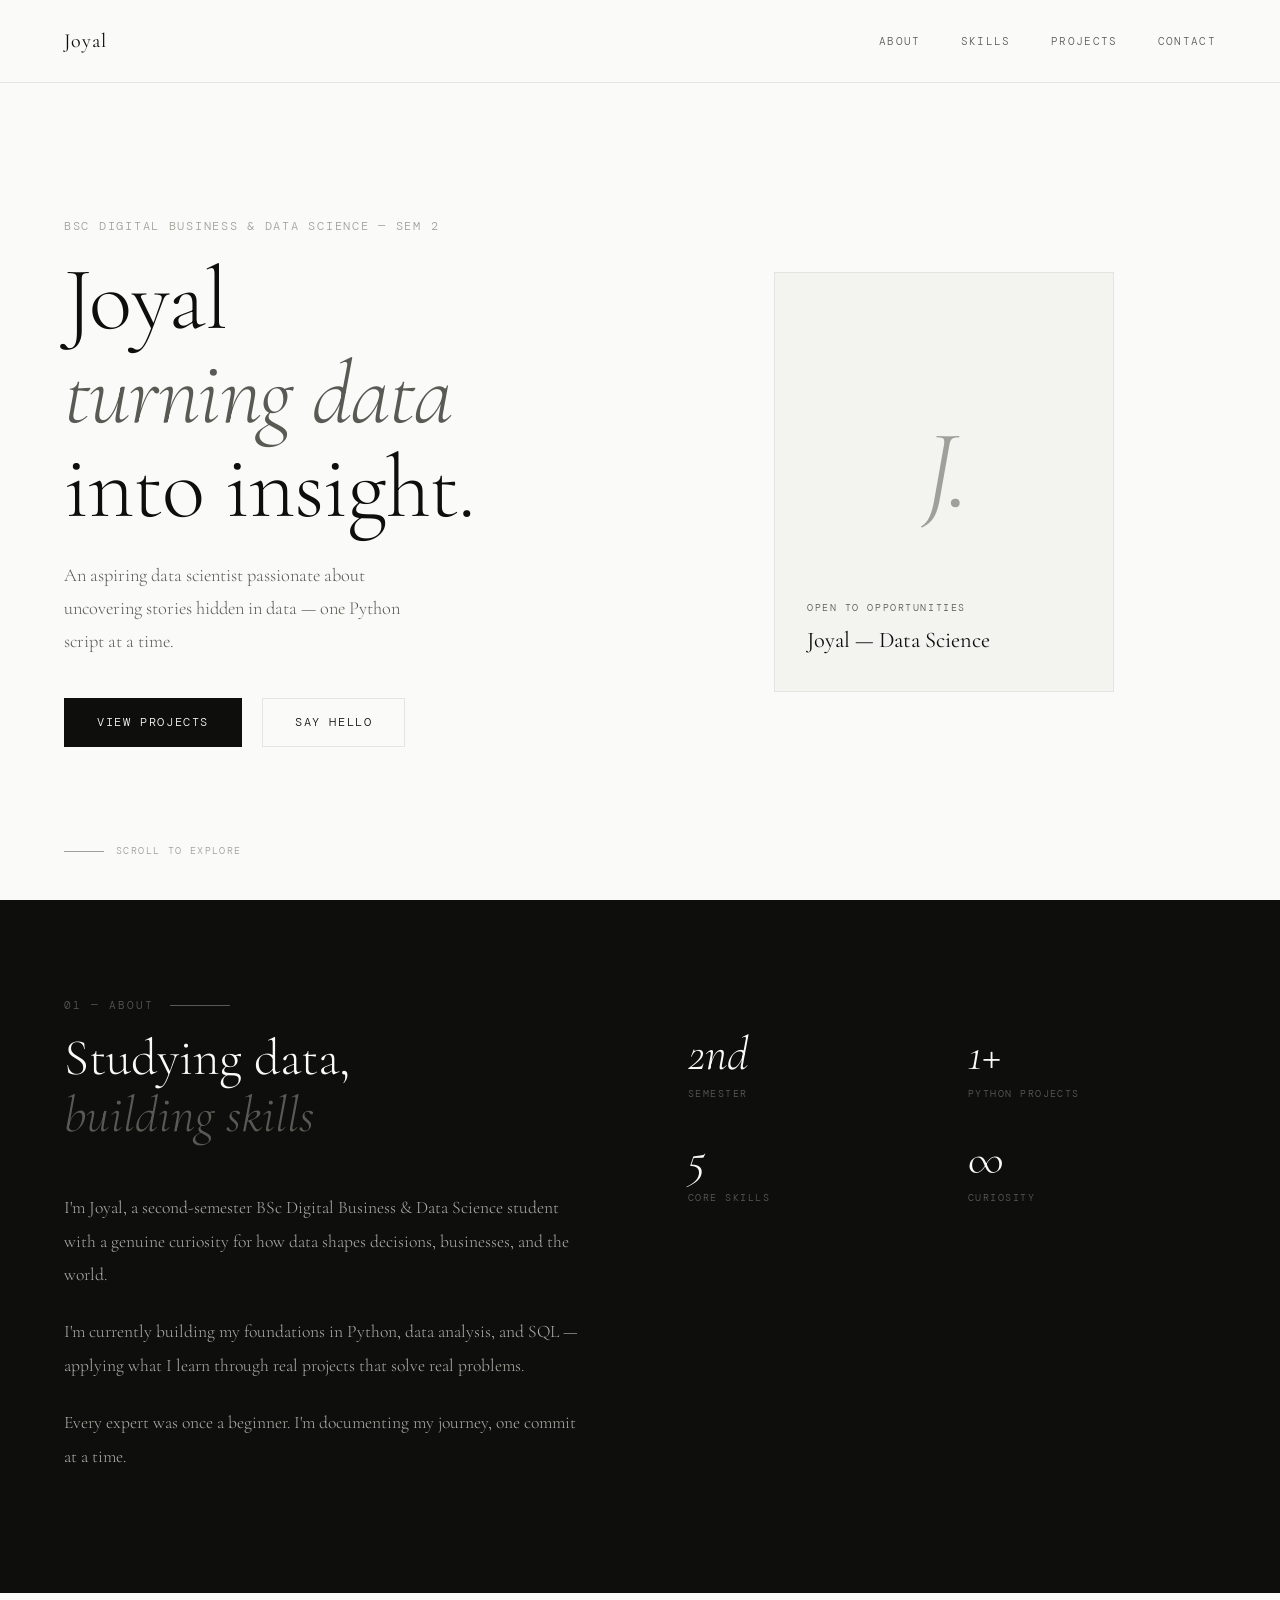
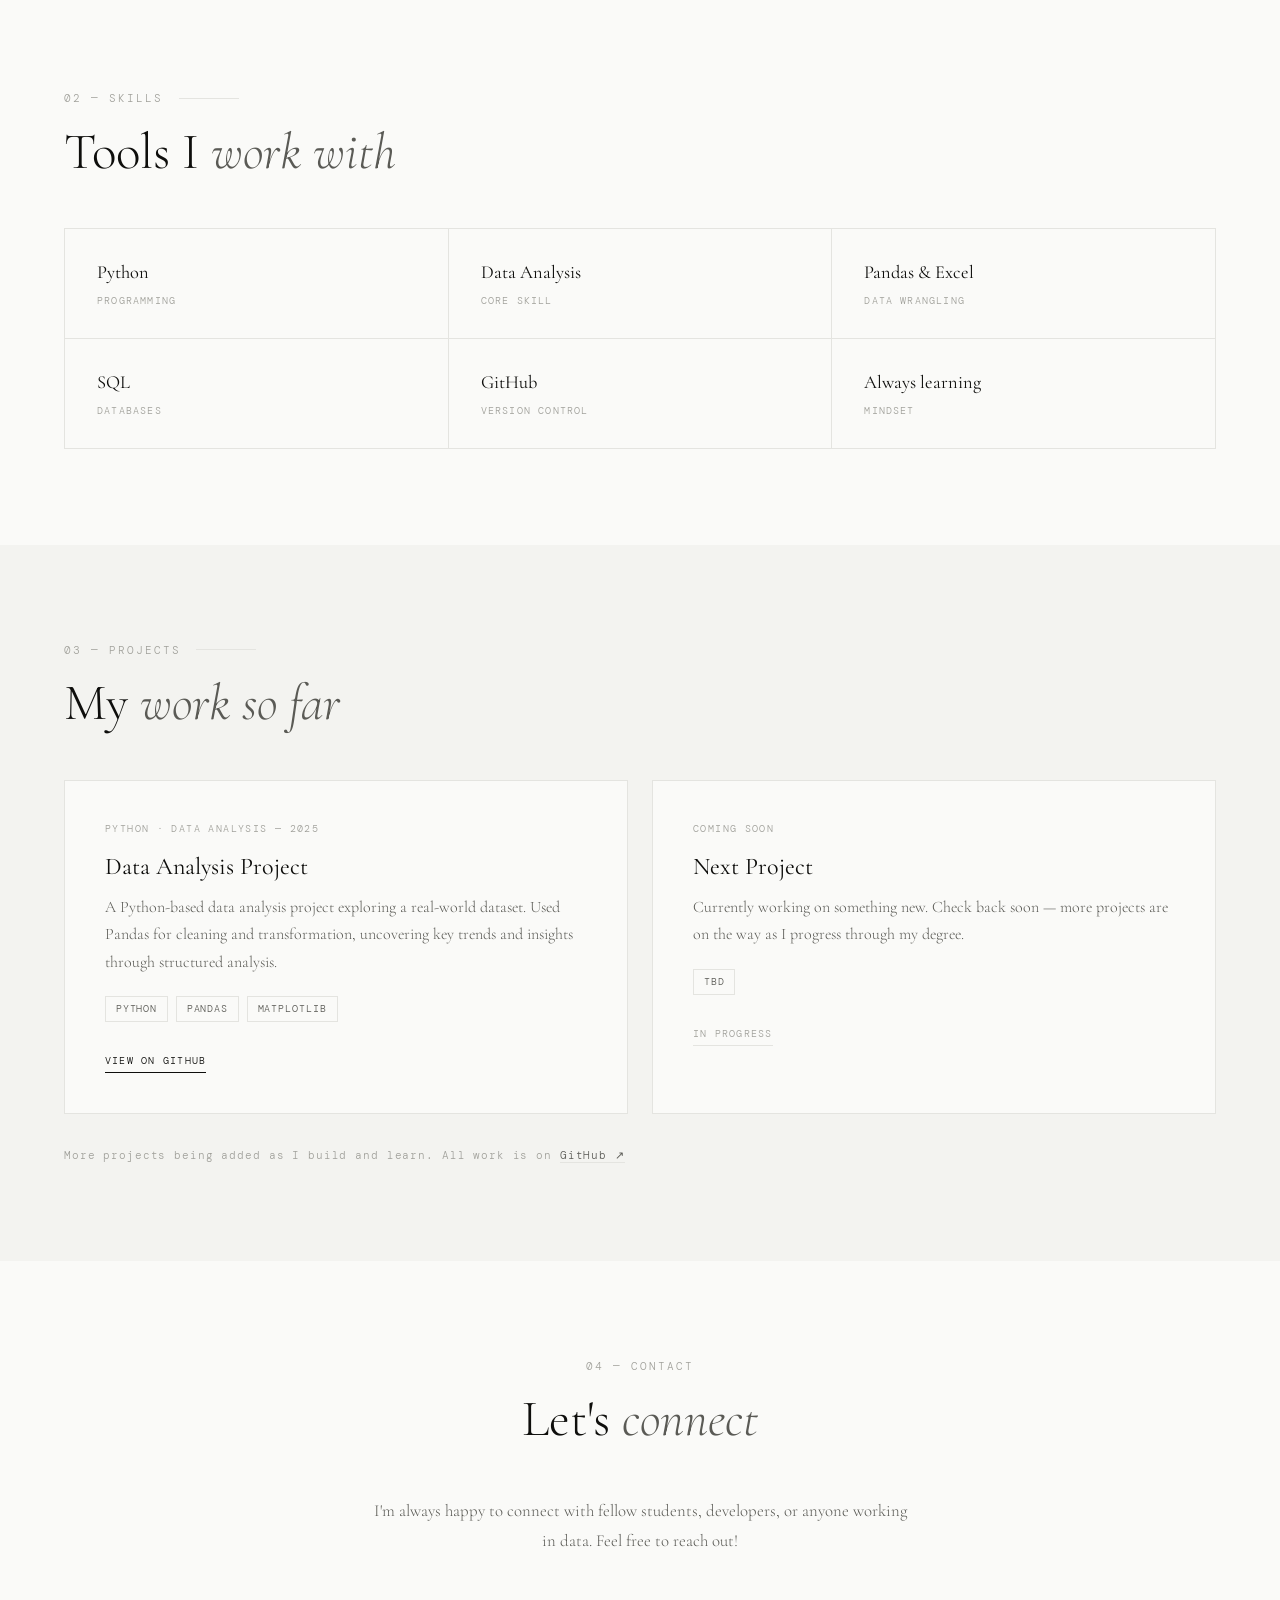
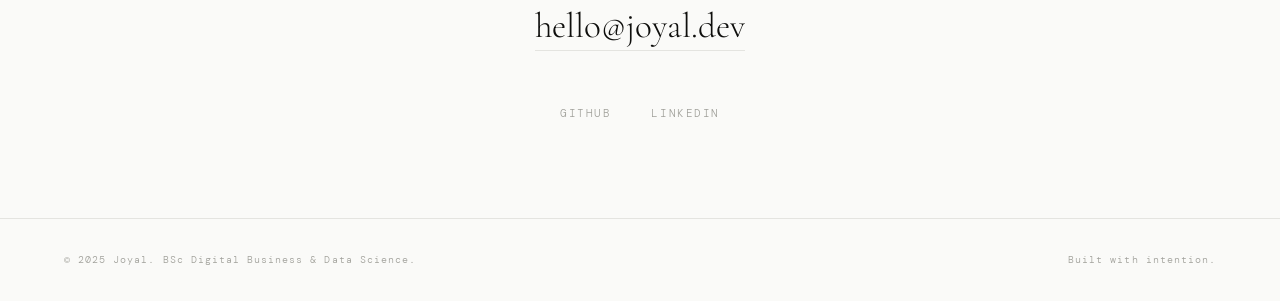
==== index (1).html @ 984748c8 "Add files via upload" ====
<!DOCTYPE html>
<html lang="en">
<head>
  <meta charset="UTF-8" />
  <meta name="viewport" content="width=device-width, initial-scale=1.0" />
  <title>Joyal — Data Science Portfolio</title>
  <link href="https://fonts.googleapis.com/css2?family=Cormorant+Garamond:ital,wght@0,300;0,400;0,500;1,300;1,400&family=DM+Mono:wght@300;400&display=swap" rel="stylesheet" />
  <style>
    *, *::before, *::after { box-sizing: border-box; margin: 0; padding: 0; }

    :root {
      --white: #fafaf8;
      --black: #0e0e0c;
      --gray-100: #f3f3f0;
      --gray-200: #e4e4e0;
      --gray-400: #a0a09a;
      --gray-600: #5a5a55;
      --serif: 'Cormorant Garamond', Georgia, serif;
      --mono: 'DM Mono', monospace;
    }

    html { scroll-behavior: smooth; }

    body {
      background: var(--white);
      color: var(--black);
      font-family: var(--serif);
      font-weight: 300;
      line-height: 1.7;
      overflow-x: hidden;
    }

    /* ── NAV ── */
    nav {
      position: fixed;
      top: 0; left: 0; right: 0;
      z-index: 100;
      display: flex;
      justify-content: space-between;
      align-items: center;
      padding: 1.5rem 4rem;
      background: rgba(250,250,248,0.88);
      backdrop-filter: blur(12px);
      border-bottom: 1px solid var(--gray-200);
    }

    .nav-logo {
      font-family: var(--serif);
      font-size: 1.25rem;
      font-weight: 400;
      letter-spacing: 0.05em;
      color: var(--black);
      text-decoration: none;
    }

    .nav-links { display: flex; gap: 2.5rem; list-style: none; }

    .nav-links a {
      font-family: var(--mono);
      font-size: 0.7rem;
      font-weight: 300;
      letter-spacing: 0.12em;
      text-transform: uppercase;
      color: var(--gray-600);
      text-decoration: none;
      transition: color 0.2s;
    }

    .nav-links a:hover { color: var(--black); }

    /* ── HERO ── */
    #hero {
      min-height: 100vh;
      display: grid;
      grid-template-columns: 1fr 1fr;
      align-items: center;
      padding: 8rem 4rem 4rem;
      gap: 4rem;
      position: relative;
    }

    .hero-text h1 {
      font-size: clamp(3.5rem, 7vw, 6.5rem);
      font-weight: 300;
      line-height: 1.05;
      letter-spacing: -0.01em;
      margin-bottom: 1.5rem;
    }

    .hero-text h1 em { font-style: italic; font-weight: 300; color: var(--gray-600); }

    .hero-subtitle {
      font-family: var(--mono);
      font-size: 0.72rem;
      font-weight: 300;
      letter-spacing: 0.15em;
      text-transform: uppercase;
      color: var(--gray-400);
      margin-bottom: 1rem;
    }

    .hero-desc {
      font-size: 1.15rem;
      font-weight: 300;
      color: var(--gray-600);
      max-width: 38ch;
      line-height: 1.8;
      margin-bottom: 2.5rem;
    }

    .btn-primary {
      display: inline-block;
      font-family: var(--mono);
      font-size: 0.72rem;
      letter-spacing: 0.14em;
      text-transform: uppercase;
      color: var(--white);
      background: var(--black);
      padding: 0.85rem 2rem;
      text-decoration: none;
      border: 1px solid var(--black);
      transition: background 0.25s, color 0.25s;
    }

    .btn-primary:hover { background: transparent; color: var(--black); }

    .btn-secondary {
      display: inline-block;
      font-family: var(--mono);
      font-size: 0.72rem;
      letter-spacing: 0.14em;
      text-transform: uppercase;
      color: var(--black);
      background: transparent;
      padding: 0.85rem 2rem;
      text-decoration: none;
      border: 1px solid var(--gray-200);
      margin-left: 1rem;
      transition: border-color 0.25s;
    }

    .btn-secondary:hover { border-color: var(--black); }

    /* ── HERO CARD ── */
    .hero-visual { display: flex; justify-content: center; align-items: center; }

    .hero-card {
      width: 340px;
      height: 420px;
      background: var(--gray-100);
      border: 1px solid var(--gray-200);
      display: flex;
      flex-direction: column;
      justify-content: flex-end;
      padding: 2rem;
      position: relative;
      overflow: hidden;
    }

    .hero-card-initials {
      position: absolute;
      top: 50%; left: 50%;
      transform: translate(-50%, -60%);
      font-family: var(--serif);
      font-size: 7rem;
      font-weight: 300;
      font-style: italic;
      color: var(--gray-400);
      letter-spacing: -0.05em;
      line-height: 1;
      z-index: 1;
    }

    .hero-card-label { position: relative; z-index: 2; }

    .hero-card-label p {
      font-family: var(--mono);
      font-size: 0.65rem;
      letter-spacing: 0.15em;
      text-transform: uppercase;
      color: var(--gray-600);
    }

    .hero-card-label h2 {
      font-family: var(--serif);
      font-size: 1.4rem;
      font-weight: 400;
      color: var(--black);
      margin-top: 0.25rem;
    }

    /* ── SCROLL HINT ── */
    .scroll-hint {
      position: absolute;
      bottom: 2.5rem; left: 4rem;
      display: flex;
      align-items: center;
      gap: 0.75rem;
    }

    .scroll-hint-line {
      width: 40px; height: 1px;
      background: var(--gray-400);
      animation: expand 2s ease-in-out infinite;
    }

    .scroll-hint span {
      font-family: var(--mono);
      font-size: 0.62rem;
      letter-spacing: 0.14em;
      text-transform: uppercase;
      color: var(--gray-400);
    }

    @keyframes expand {
      0%, 100% { width: 20px; opacity: 0.4; }
      50%       { width: 40px; opacity: 1; }
    }

    /* ── SHARED SECTION ── */
    section { padding: 6rem 4rem; }

    .section-label {
      font-family: var(--mono);
      font-size: 0.68rem;
      letter-spacing: 0.18em;
      text-transform: uppercase;
      color: var(--gray-400);
      margin-bottom: 1rem;
      display: flex;
      align-items: center;
      gap: 1rem;
    }

    .section-label::after {
      content: '';
      flex: 1; max-width: 60px; height: 1px;
      background: var(--gray-200);
    }

    .section-title {
      font-size: clamp(2rem, 4vw, 3.2rem);
      font-weight: 300;
      line-height: 1.1;
      margin-bottom: 3rem;
    }

    .section-title em { font-style: italic; color: var(--gray-600); }

    /* ── ABOUT ── */
    #about { background: var(--black); color: var(--white); }
    #about .section-label        { color: var(--gray-600); }
    #about .section-label::after { background: var(--gray-600); }
    #about .section-title        { color: var(--white); }

    .about-grid {
      display: grid;
      grid-template-columns: 1fr 1fr;
      gap: 6rem;
      align-items: start;
    }

    .about-text p {
      font-size: 1.1rem;
      color: #b0b0aa;
      line-height: 1.9;
      margin-bottom: 1.5rem;
    }

    .about-stats { display: grid; grid-template-columns: 1fr 1fr; gap: 2rem; }

    .stat-number {
      font-family: var(--serif);
      font-size: 3rem;
      font-weight: 300;
      font-style: italic;
      color: var(--white);
      line-height: 1;
    }

    .stat-label {
      font-family: var(--mono);
      font-size: 0.65rem;
      letter-spacing: 0.14em;
      text-transform: uppercase;
      color: var(--gray-600);
      margin-top: 0.4rem;
    }

    /* ── SKILLS ── */
    #skills { background: var(--white); }

    .skills-list {
      display: grid;
      grid-template-columns: repeat(3, 1fr);
      border-top: 1px solid var(--gray-200);
      border-left: 1px solid var(--gray-200);
    }

    .skill-item {
      border-right: 1px solid var(--gray-200);
      border-bottom: 1px solid var(--gray-200);
      padding: 1.75rem 2rem;
      transition: background 0.2s;
      cursor: default;
    }

    .skill-item:hover { background: var(--gray-100); }

    .skill-name {
      font-family: var(--serif);
      font-size: 1.15rem;
      font-weight: 400;
      color: var(--black);
      margin-bottom: 0.3rem;
    }

    .skill-type {
      font-family: var(--mono);
      font-size: 0.62rem;
      letter-spacing: 0.12em;
      text-transform: uppercase;
      color: var(--gray-400);
    }

    /* ── PROJECTS ── */
    #projects { background: var(--gray-100); }

    .projects-grid {
      display: grid;
      grid-template-columns: repeat(2, 1fr);
      gap: 1.5rem;
      margin-bottom: 2rem;
    }

    .project-card {
      background: var(--white);
      border: 1px solid var(--gray-200);
      padding: 2.5rem;
      transition: border-color 0.25s, transform 0.25s;
    }

    .project-card:hover { border-color: var(--black); transform: translateY(-4px); }
    .project-card--soon { opacity: 0.55; }
    .project-card--soon:hover { transform: none; border-color: var(--gray-200); }

    .project-tag {
      font-family: var(--mono);
      font-size: 0.62rem;
      letter-spacing: 0.14em;
      text-transform: uppercase;
      color: var(--gray-400);
      margin-bottom: 1rem;
    }

    .project-title {
      font-family: var(--serif);
      font-size: 1.5rem;
      font-weight: 400;
      color: var(--black);
      margin-bottom: 0.75rem;
      line-height: 1.2;
    }

    .project-desc {
      font-size: 1rem;
      color: var(--gray-600);
      line-height: 1.7;
      margin-bottom: 1.25rem;
    }

    .project-tech { display: flex; flex-wrap: wrap; gap: 0.5rem; margin-bottom: 1.5rem; }

    .tech-tag {
      font-family: var(--mono);
      font-size: 0.6rem;
      letter-spacing: 0.1em;
      text-transform: uppercase;
      color: var(--gray-600);
      border: 1px solid var(--gray-200);
      padding: 0.25rem 0.6rem;
    }

    .project-link {
      font-family: var(--mono);
      font-size: 0.65rem;
      letter-spacing: 0.12em;
      text-transform: uppercase;
      color: var(--black);
      text-decoration: none;
      border-bottom: 1px solid var(--black);
      padding-bottom: 2px;
      display: inline-block;
    }

    .project-link--muted { color: var(--gray-400); border-bottom-color: var(--gray-200); cursor: default; }

    .projects-note {
      font-family: var(--mono);
      font-size: 0.68rem;
      letter-spacing: 0.08em;
      color: var(--gray-400);
    }

    .projects-note a {
      color: var(--gray-600);
      text-decoration: none;
      border-bottom: 1px solid var(--gray-200);
      transition: color 0.2s, border-color 0.2s;
    }

    .projects-note a:hover { color: var(--black); border-bottom-color: var(--black); }

    /* ── CONTACT ── */
    #contact { background: var(--white); text-align: center; }

    .contact-inner { max-width: 540px; margin: 0 auto; }

    #contact .section-label { justify-content: center; }
    #contact .section-label::after { display: none; }

    .contact-desc { font-size: 1.05rem; color: var(--gray-600); line-height: 1.8; margin-bottom: 2.5rem; }

    .contact-email {
      font-family: var(--serif);
      font-size: clamp(1.3rem, 3vw, 2.2rem);
      font-weight: 300;
      color: var(--black);
      text-decoration: none;
      border-bottom: 1px solid var(--gray-200);
      padding-bottom: 0.2rem;
      transition: border-color 0.2s;
    }

    .contact-email:hover { border-color: var(--black); }

    .social-links { display: flex; justify-content: center; gap: 2.5rem; margin-top: 3rem; }

    .social-links a {
      font-family: var(--mono);
      font-size: 0.68rem;
      letter-spacing: 0.14em;
      text-transform: uppercase;
      color: var(--gray-400);
      text-decoration: none;
      transition: color 0.2s;
    }

    .social-links a:hover { color: var(--black); }

    /* ── FOOTER ── */
    footer {
      padding: 2rem 4rem;
      border-top: 1px solid var(--gray-200);
      display: flex;
      justify-content: space-between;
      align-items: center;
    }

    footer p {
      font-family: var(--mono);
      font-size: 0.65rem;
      letter-spacing: 0.1em;
      color: var(--gray-400);
    }

    /* ── ANIMATIONS ── */
    .fade-in { opacity: 0; transform: translateY(24px); transition: opacity 0.7s ease, transform 0.7s ease; }
    .fade-in.visible { opacity: 1; transform: translateY(0); }

    /* ── RESPONSIVE ── */
    @media (max-width: 900px) {
      nav { padding: 1.25rem 1.5rem; }
      .nav-links { gap: 1.5rem; }
      #hero { grid-template-columns: 1fr; padding: 7rem 1.5rem 5rem; min-height: auto; }
      .hero-visual { display: none; }
      section { padding: 4rem 1.5rem; }
      .about-grid { grid-template-columns: 1fr; gap: 3rem; }
      .skills-list { grid-template-columns: 1fr 1fr; }
      .projects-grid { grid-template-columns: 1fr; }
      footer { flex-direction: column; gap: 1rem; text-align: center; padding: 2rem 1.5rem; }
      .scroll-hint { left: 1.5rem; bottom: 1.5rem; }
    }

    @media (max-width: 480px) {
      .nav-links { gap: 1rem; }
      .nav-links a { font-size: 0.62rem; }
      .skills-list { grid-template-columns: 1fr; }
      .btn-secondary { margin-left: 0; margin-top: 0.75rem; display: block; text-align: center; }
    }
  </style>
</head>
<body>

  <!-- NAV -->
  <nav>
    <a href="#hero" class="nav-logo">Joyal</a>
    <ul class="nav-links">
      <li><a href="#about">About</a></li>
      <li><a href="#skills">Skills</a></li>
      <li><a href="#projects">Projects</a></li>
      <li><a href="#contact">Contact</a></li>
    </ul>
  </nav>

  <!-- HERO -->
  <section id="hero">
    <div class="hero-text fade-in">
      <p class="hero-subtitle">BSc Digital Business &amp; Data Science — Sem 2</p>
      <h1>Joyal<br /><em>turning data</em><br />into insight.</h1>
      <p class="hero-desc">
        An aspiring data scientist passionate about uncovering stories hidden in data — one Python script at a time.
      </p>
      <a href="#projects" class="btn-primary">View Projects</a>
      <a href="#contact" class="btn-secondary">Say Hello</a>
    </div>
    <div class="hero-visual fade-in" style="transition-delay:0.2s">
      <div class="hero-card">
        <span class="hero-card-initials">J.</span>
        <div class="hero-card-label">
          <p>Open to opportunities</p>
          <h2>Joyal — Data Science</h2>
        </div>
      </div>
    </div>
    <div class="scroll-hint">
      <div class="scroll-hint-line"></div>
      <span>Scroll to explore</span>
    </div>
  </section>

  <!-- ABOUT -->
  <section id="about">
    <div class="section-label">01 — About</div>
    <div class="about-grid">
      <div>
        <h2 class="section-title">Studying data,<br /><em>building skills</em></h2>
        <div class="about-text">
          <p>
            I'm Joyal, a second-semester BSc Digital Business &amp; Data Science student with a genuine curiosity for how data shapes decisions, businesses, and the world.
          </p>
          <p>
            I'm currently building my foundations in Python, data analysis, and SQL — applying what I learn through real projects that solve real problems.
          </p>
          <p>
            Every expert was once a beginner. I'm documenting my journey, one commit at a time.
          </p>
        </div>
      </div>
      <div class="about-stats">
        <div class="stat-item fade-in">
          <div class="stat-number">2nd</div>
          <div class="stat-label">Semester</div>
        </div>
        <div class="stat-item fade-in" style="transition-delay:0.1s">
          <div class="stat-number">1+</div>
          <div class="stat-label">Python projects</div>
        </div>
        <div class="stat-item fade-in" style="transition-delay:0.2s">
          <div class="stat-number">5</div>
          <div class="stat-label">Core skills</div>
        </div>
        <div class="stat-item fade-in" style="transition-delay:0.3s">
          <div class="stat-number">∞</div>
          <div class="stat-label">Curiosity</div>
        </div>
      </div>
    </div>
  </section>

  <!-- SKILLS -->
  <section id="skills">
    <div class="section-label">02 — Skills</div>
    <h2 class="section-title fade-in">Tools I <em>work with</em></h2>
    <div class="skills-list">
      <div class="skill-item fade-in">
        <div class="skill-name">Python</div>
        <div class="skill-type">Programming</div>
      </div>
      <div class="skill-item fade-in" style="transition-delay:0.05s">
        <div class="skill-name">Data Analysis</div>
        <div class="skill-type">Core Skill</div>
      </div>
      <div class="skill-item fade-in" style="transition-delay:0.1s">
        <div class="skill-name">Pandas &amp; Excel</div>
        <div class="skill-type">Data Wrangling</div>
      </div>
      <div class="skill-item fade-in" style="transition-delay:0.15s">
        <div class="skill-name">SQL</div>
        <div class="skill-type">Databases</div>
      </div>
      <div class="skill-item fade-in" style="transition-delay:0.2s">
        <div class="skill-name">GitHub</div>
        <div class="skill-type">Version Control</div>
      </div>
      <div class="skill-item fade-in" style="transition-delay:0.25s">
        <div class="skill-name">Always learning</div>
        <div class="skill-type">Mindset</div>
      </div>
    </div>
  </section>

  <!-- PROJECTS -->
  <section id="projects">
    <div class="section-label">03 — Projects</div>
    <h2 class="section-title fade-in">My <em>work so far</em></h2>
    <div class="projects-grid">
      <div class="project-card fade-in">
        <div class="project-tag">Python · Data Analysis — 2025</div>
        <h3 class="project-title">Data Analysis Project</h3>
        <p class="project-desc">
          A Python-based data analysis project exploring a real-world dataset. Used Pandas for cleaning and transformation, uncovering key trends and insights through structured analysis.
        </p>
        <div class="project-tech">
          <span class="tech-tag">Python</span>
          <span class="tech-tag">Pandas</span>
          <span class="tech-tag">Matplotlib</span>
        </div>
        <a href="https://github.com/jjyylll" target="_blank" class="project-link">View on GitHub</a>
      </div>
      <div class="project-card project-card--soon fade-in" style="transition-delay:0.1s">
        <div class="project-tag">Coming soon</div>
        <h3 class="project-title">Next Project</h3>
        <p class="project-desc">
          Currently working on something new. Check back soon — more projects are on the way as I progress through my degree.
        </p>
        <div class="project-tech">
          <span class="tech-tag">TBD</span>
        </div>
        <span class="project-link project-link--muted">In Progress</span>
      </div>
    </div>
    <p class="projects-note">
      More projects being added as I build and learn. All work is on
      <a href="https://github.com/jjyylll" target="_blank">GitHub ↗</a>
    </p>
  </section>

  <!-- CONTACT -->
  <section id="contact">
    <div class="contact-inner">
      <div class="section-label">04 — Contact</div>
      <h2 class="section-title fade-in">Let's <em>connect</em></h2>
      <p class="contact-desc">
        I'm always happy to connect with fellow students, developers, or anyone working in data. Feel free to reach out!
      </p>
      <a href="mailto:hello@joyal.dev" class="contact-email">hello@joyal.dev</a>
      <div class="social-links">
        <a href="https://github.com/jjyylll" target="_blank">GitHub</a>
        <a href="#" target="_blank">LinkedIn</a>
      </div>
    </div>
  </section>

  <!-- FOOTER -->
  <footer>
    <p>© 2025 Joyal. BSc Digital Business &amp; Data Science.</p>
    <p>Built with intention.</p>
  </footer>

  <script>
    const observer = new IntersectionObserver((entries) => {
      entries.forEach(entry => {
        if (entry.isIntersecting) entry.target.classList.add('visible');
      });
    }, { threshold: 0.12 });

    document.querySelectorAll('.fade-in').forEach(el => observer.observe(el));

    document.querySelectorAll('a[href^="#"]').forEach(anchor => {
      anchor.addEventListener('click', function(e) {
        const target = document.querySelector(this.getAttribute('href'));
        if (target) { e.preventDefault(); target.scrollIntoView({ behavior: 'smooth' }); }
      });
    });

    window.addEventListener('load', () => {
      document.querySelectorAll('#hero .fade-in').forEach(el => el.classList.add('visible'));
    });
  </script>

</body>
</html>
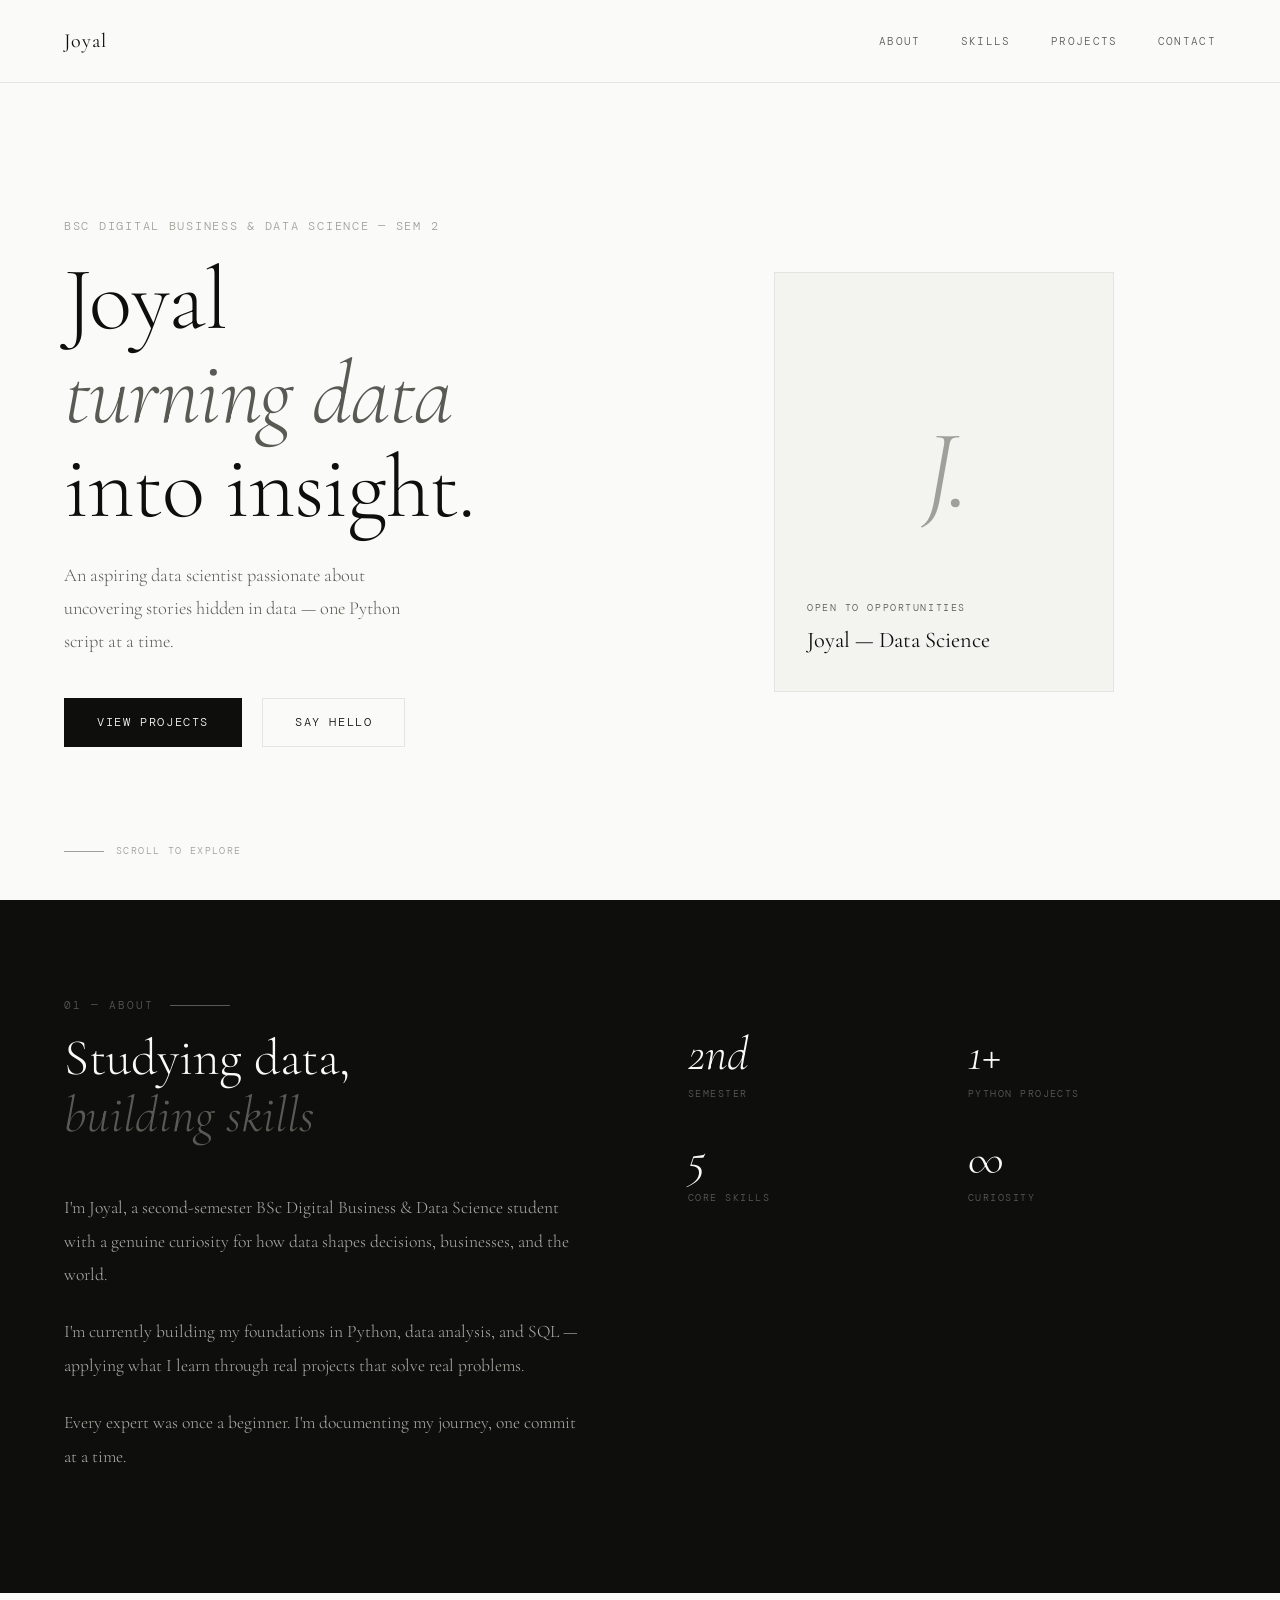
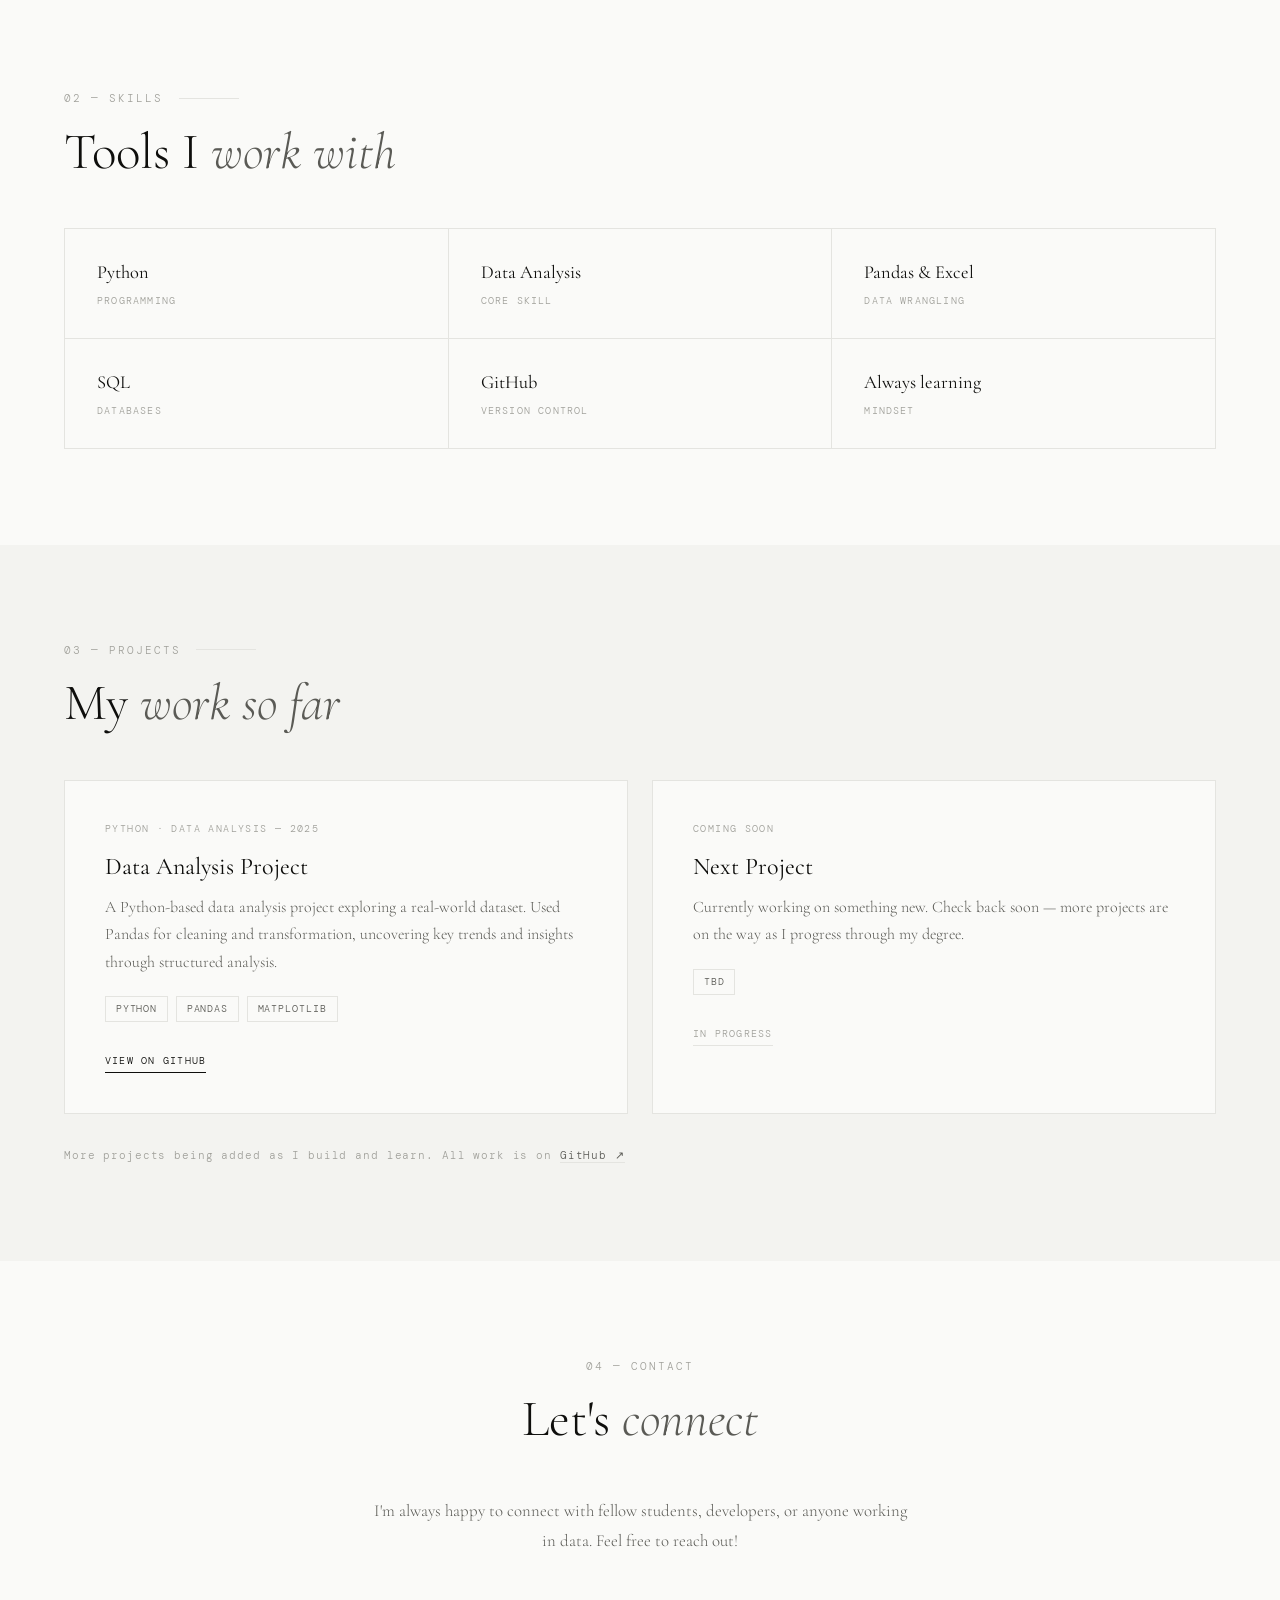
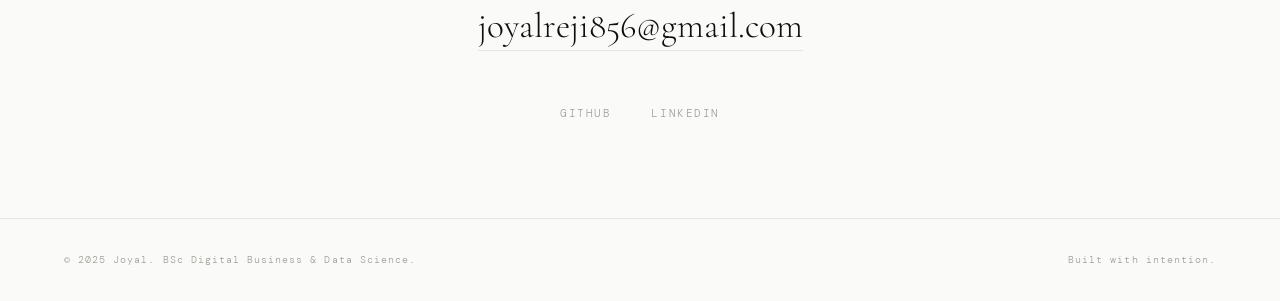
==== commit 91ddba1a: "Update contact information and links in index.html" ====
--- a/index (1).html
+++ b/index (1).html
@@ -537,7 +537,7 @@
         <h2 class="section-title">Studying data,<br /><em>building skills</em></h2>
         <div class="about-text">
           <p>
-            I'm Joyal, a second-semester BSc Digital Business &amp; Data Science student with a genuine curiosity for how data shapes decisions, businesses, and the world.
+            I'm Joyal, a second-semester BSc Digital Business & Data Science student with a genuine curiosity for how data shapes decisions, businesses, and the world.
           </p>
           <p>
             I'm currently building my foundations in Python, data analysis, and SQL — applying what I learn through real projects that solve real problems.
@@ -644,10 +644,10 @@
       <p class="contact-desc">
         I'm always happy to connect with fellow students, developers, or anyone working in data. Feel free to reach out!
       </p>
-      <a href="mailto:hello@joyal.dev" class="contact-email">hello@joyal.dev</a>
+      <a href="mailto:hello@joyal.dev" class="contact-email">joyalreji856@gmail.com</a>
       <div class="social-links">
         <a href="https://github.com/jjyylll" target="_blank">GitHub</a>
-        <a href="#" target="_blank">LinkedIn</a>
+        <a href="https://www.linkedin.com/in/joyal-raji-677421375/" target="_blank">LinkedIn</a>
       </div>
     </div>
   </section>
